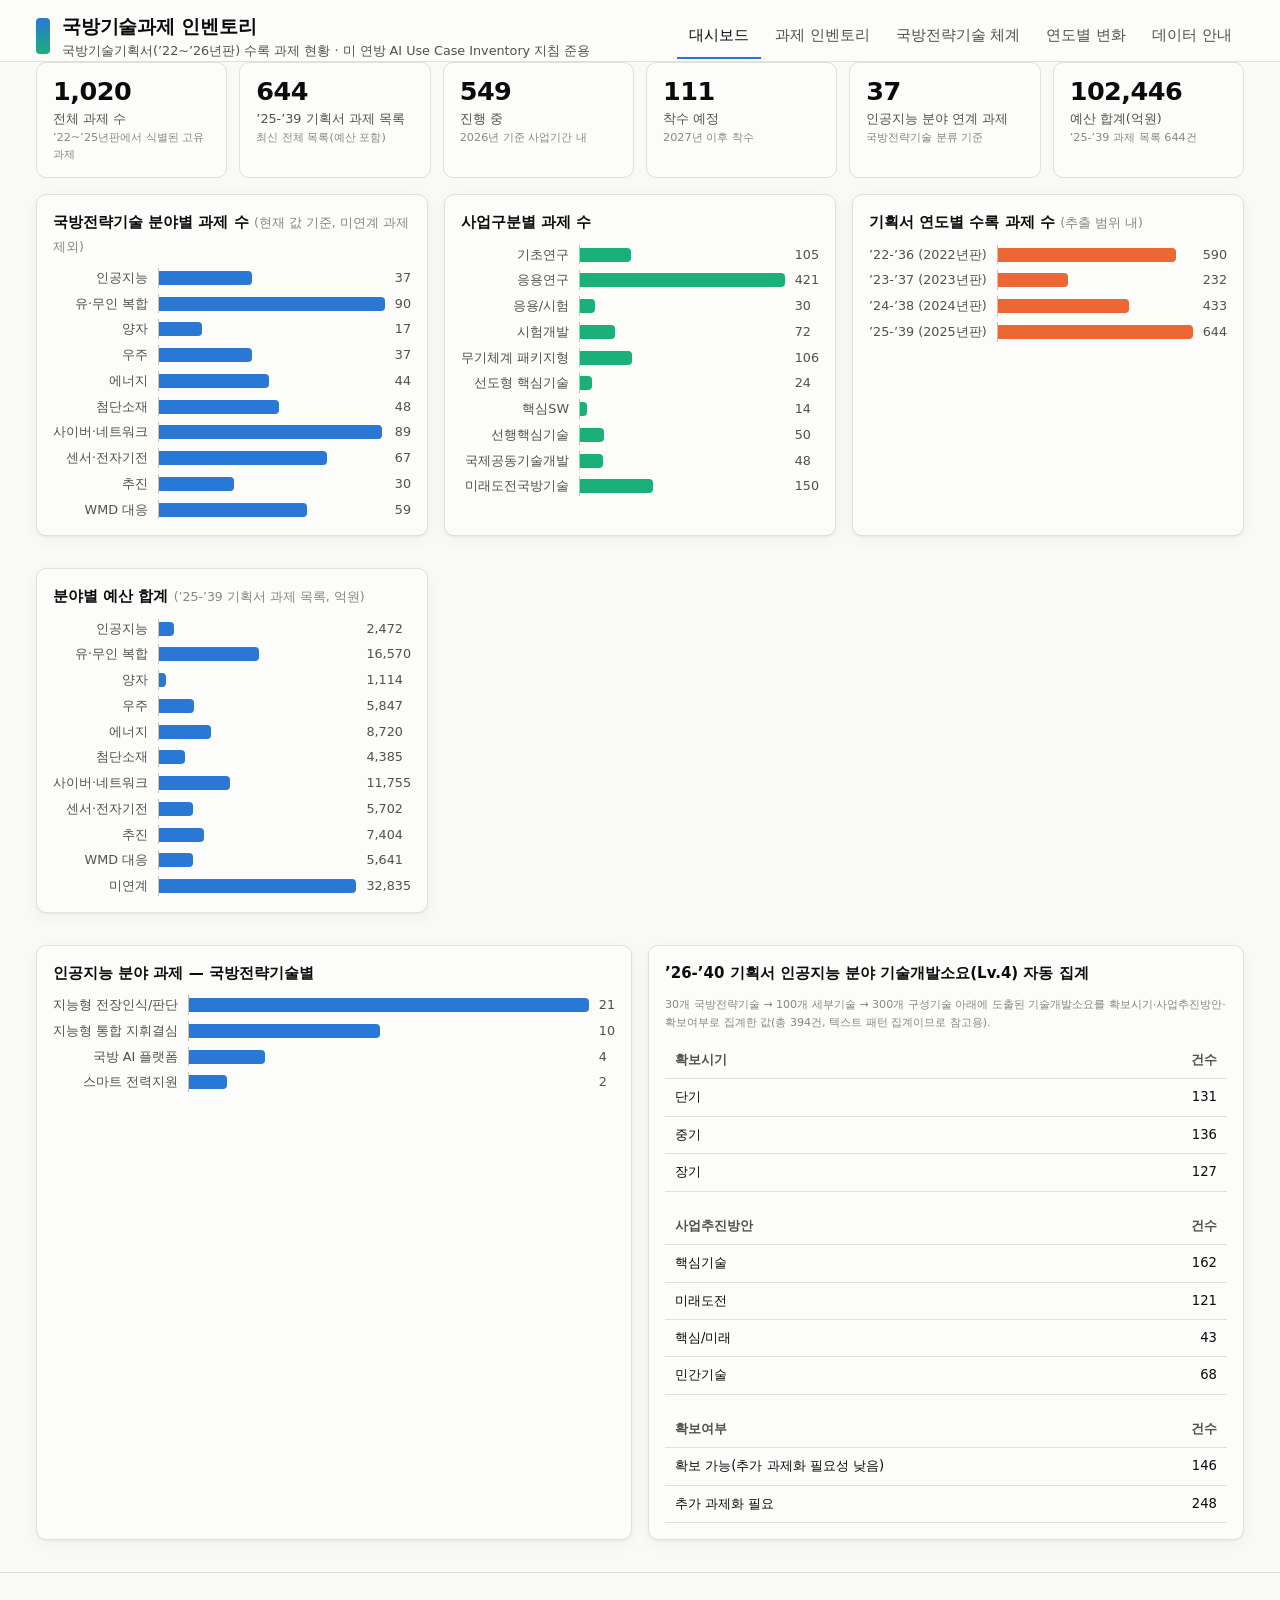
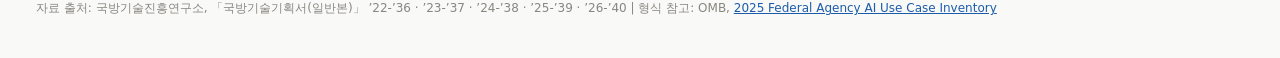
==== index.html @ 441a0d64 "국방기술과제 인벤토리 사이트 및 데이터셋 구축 국방기술기획서(일반본) '22-'36~'26-'40 다섯 권에서 국방기술과제를 추출해 OMB 2025 AI Use Case Inven" ====
<!doctype html>
<html lang="ko">
<head>
<meta charset="utf-8">
<meta name="viewport" content="width=device-width, initial-scale=1">
<title>국방기술과제 인벤토리</title>
<meta name="description" content="국방기술기획서(2022~2026년판)에 수록된 국방기술과제를 미 연방정부 AI Use Case Inventory 지침 형식을 참고해 정리한 인벤토리 사이트">
<link rel="stylesheet" href="assets/style.css">
</head>
<body>
<header class="site-header">
  <div class="wrap">
    <div class="brand">
      <span class="brand-mark" aria-hidden="true"></span>
      <div>
        <h1>국방기술과제 인벤토리</h1>
        <p class="tagline">국방기술기획서(’22~’26년판) 수록 과제 현황 · 미 연방 AI Use Case Inventory 지침 준용</p>
      </div>
    </div>
    <nav class="tabs" aria-label="주요 메뉴">
      <a href="#dashboard" data-tab="dashboard">대시보드</a>
      <a href="#inventory" data-tab="inventory">과제 인벤토리</a>
      <a href="#taxonomy" data-tab="taxonomy">국방전략기술 체계</a>
      <a href="#changes" data-tab="changes">연도별 변화</a>
      <a href="#about" data-tab="about">데이터 안내</a>
    </nav>
  </div>
</header>

<main class="wrap">
  <section id="view-dashboard" class="view" hidden>
    <div class="stat-row" id="stat-tiles"></div>
    <div class="grid-2">
      <figure class="card"><figcaption>국방전략기술 분야별 과제 수 <small>(현재 값 기준, 미연계 과제 제외)</small></figcaption><div id="chart-field"></div></figure>
      <figure class="card"><figcaption>사업구분별 과제 수</figcaption><div id="chart-type"></div></figure>
      <figure class="card"><figcaption>기획서 연도별 수록 과제 수 <small>(추출 범위 내)</small></figcaption><div id="chart-edition"></div></figure>
      <figure class="card"><figcaption>분야별 예산 합계 <small>(’25-’39 기획서 과제 목록, 억원)</small></figcaption><div id="chart-budget"></div></figure>
    </div>
    <div class="grid-2">
      <figure class="card"><figcaption>인공지능 분야 과제 — 국방전략기술별</figcaption><div id="chart-ai"></div></figure>
      <div class="card" id="ai-lv4"></div>
    </div>
  </section>

  <section id="view-inventory" class="view" hidden>
    <div class="filter-row" role="search">
      <input id="q" type="search" placeholder="과제명 · 세부기술 · 핵심기술 검색" aria-label="검색">
      <select id="f-field" aria-label="국방전략기술 분야"><option value="">분야 전체</option></select>
      <select id="f-stech" aria-label="국방전략기술"><option value="">국방전략기술 전체</option></select>
      <select id="f-type" aria-label="사업구분"><option value="">사업구분 전체</option></select>
      <select id="f-status" aria-label="상태"><option value="">상태 전체</option></select>
      <select id="f-edition" aria-label="수록 기획서"><option value="">수록 기획서 전체</option></select>
      <label class="chk"><input type="checkbox" id="f-latest"> ’25-’39 과제 목록 수록만</label>
      <button id="f-reset" type="button" class="btn-ghost">초기화</button>
    </div>
    <div class="table-meta">
      <span id="count"></span>
      <span class="dl">다운로드: <a href="data/inventory.csv" download>CSV</a> · <a href="data/inventory.json" download>JSON</a> · <a href="data/taxonomy.json" download>기술체계 JSON</a></span>
    </div>
    <div class="table-wrap">
      <table id="tbl" class="inv">
        <thead><tr>
          <th data-k="inventory_id">ID</th>
          <th data-k="name">과제명</th>
          <th data-k="program_type">사업구분</th>
          <th data-k="start_year">기간</th>
          <th data-k="lead_type">주관</th>
          <th data-k="budget_100m_krw" class="num">예산(억원)</th>
          <th data-k="field">분야 / 국방전략기술</th>
          <th data-k="status">상태</th>
          <th data-k="latest_edition">수록</th>
        </tr></thead>
        <tbody></tbody>
      </table>
    </div>
    <div class="pager"><button id="more" type="button" class="btn">더 보기</button></div>
  </section>

  <section id="view-taxonomy" class="view" hidden>
    <p class="lead">10대 분야 30개 국방전략기술(Level 1) → 세부기술(Level 2) → 구성기술(Level 3, 인공지능 분야는 ’26-’40 기획서 기술트리) 순으로 정리했습니다. 각 세부기술에 연계된 과제를 함께 표시합니다.</p>
    <div id="tax"></div>
    <details class="card legacy"><summary>’22-’36 기획서 체계(8대 분야 99개 국방전략기술 · 핵심기술) 보기</summary><div id="legacy"></div></details>
  </section>

  <section id="view-changes" class="view" hidden>
    <p class="lead">같은 과제가 기획서 연도에 따라 달라진 항목입니다. 과제번호는 매년 다시 매겨지므로 기본적으로 숨기고, 사업기간·사업구분·국방전략기술 분류·과제명 변경만 보여줍니다.</p>
    <div class="filter-row">
      <select id="c-item"><option value="">변경 항목 전체</option><option>사업기간</option><option>사업구분</option><option>국방전략기술</option><option>세부기술</option><option>과제명</option><option value="과제번호">과제번호(연도별 재부여)</option></select>
      <select id="c-field"><option value="">분야 전체</option></select>
      <label class="chk"><input type="checkbox" id="c-dropped"> 최신 과제 목록 미수록 과제만</label>
    </div>
    <div id="changes"></div>
  </section>

  <section id="view-about" class="view" hidden>
    <article class="card prose" id="about"></article>
  </section>
</main>

<div id="modal" class="modal" hidden>
  <div class="modal-box" role="dialog" aria-modal="true" aria-labelledby="m-title">
    <button class="modal-close" id="m-close" aria-label="닫기">×</button>
    <div id="m-body"></div>
  </div>
</div>

<footer class="site-footer"><div class="wrap">
  <p>자료 출처: 국방기술진흥연구소, 「국방기술기획서(일반본)」 ’22-’36 · ’23-’37 · ’24-’38 · ’25-’39 · ’26-’40 | 형식 참고: OMB, <a href="https://github.com/ombegov/2025-Federal-Agency-AI-Use-Case-Inventory" rel="noopener">2025 Federal Agency AI Use Case Inventory</a></p>
</div></footer>
<script src="assets/app.js"></script>
</body>
</html>
---- assets/style.css ----
:root {
  --bg: #f9f9f7; --surface: #fcfcfb; --ink: #0b0b0b; --ink-2: #52514e; --muted: #898781;
  --line: #e1e0d9; --axis: #c3c2b7; --accent: #2a78d6; --accent-ink: #1c5cab;
  --s1: #2a78d6; --s2: #eb6834; --s3: #1baf7a; --s4: #eda100; --s5: #e87ba4; --s6: #008300; --s7: #6250d6; --s8: #e34948;
  --good: #0ca30c; --warn: #fab219; --serious: #ec835a; --critical: #d03b3b;
  --radius: 10px; --shadow: 0 1px 2px rgba(0,0,0,.05), 0 4px 16px rgba(0,0,0,.04);
}
@media (prefers-color-scheme: dark) {
  :root:not([data-theme="light"]) {
    --bg: #0d0d0d; --surface: #1a1a19; --ink: #f0efec; --ink-2: #c3c2b7; --muted: #898781; --line: #2c2c2a; --axis: #383835;
    --accent: #3987e5; --accent-ink: #86b6ef;
    --s1: #3987e5; --s2: #d95926; --s3: #199e70; --s4: #c98500; --s5: #d55181; --s6: #008300; --s7: #9085e9; --s8: #e66767;
    --shadow: none;
  }
}
:root[data-theme="dark"] {
  --bg: #0d0d0d; --surface: #1a1a19; --ink: #f0efec; --ink-2: #c3c2b7; --muted: #898781; --line: #2c2c2a; --axis: #383835;
  --accent: #3987e5; --accent-ink: #86b6ef;
  --s1: #3987e5; --s2: #d95926; --s3: #199e70; --s4: #c98500; --s5: #d55181; --s6: #008300; --s7: #9085e9; --s8: #e66767;
  --shadow: none;
}
* { box-sizing: border-box; }
html { font-size: 15px; }
body { margin: 0; background: var(--bg); color: var(--ink); font-family: "Pretendard", "Apple SD Gothic Neo", "Noto Sans KR", "Malgun Gothic", system-ui, sans-serif; line-height: 1.55; }
a { color: var(--accent-ink); }
.wrap { max-width: 1240px; margin: 0 auto; padding: 0 16px; }
.site-header { background: var(--surface); border-bottom: 1px solid var(--line); position: sticky; top: 0; z-index: 10; }
.site-header .wrap { display: flex; flex-wrap: wrap; align-items: center; justify-content: space-between; gap: 8px 24px; padding-top: 12px; }
.brand { display: flex; align-items: center; gap: 12px; }
.brand-mark { width: 14px; height: 36px; border-radius: 4px; background: linear-gradient(180deg, var(--s1), var(--s3)); }
.brand h1 { font-size: 1.25rem; margin: 0; letter-spacing: -.01em; }
.tagline { margin: 0; color: var(--ink-2); font-size: .85rem; }
.tabs { display: flex; gap: 2px; overflow-x: auto; }
.tabs a { padding: 10px 12px; text-decoration: none; color: var(--ink-2); border-bottom: 2px solid transparent; white-space: nowrap; font-weight: 500; }
.tabs a.active { color: var(--ink); border-color: var(--accent); }
main { padding: 20px 16px 48px; }
.view[hidden] { display: none; }
.lead { color: var(--ink-2); margin: 0 0 16px; }
.card { background: var(--surface); border: 1px solid var(--line); border-radius: var(--radius); padding: 16px; box-shadow: var(--shadow); margin: 0 0 16px; }
figure.card figcaption { font-weight: 600; margin-bottom: 10px; }
figure.card figcaption small { color: var(--muted); font-weight: 400; }
.grid-2 { display: grid; grid-template-columns: repeat(auto-fit, minmax(320px, 1fr)); gap: 16px; margin-bottom: 16px; }
.stat-row { display: grid; grid-template-columns: repeat(auto-fit, minmax(150px, 1fr)); gap: 12px; margin-bottom: 16px; }
.stat { background: var(--surface); border: 1px solid var(--line); border-radius: var(--radius); padding: 14px 16px; }
.stat .v { font-size: 1.7rem; font-weight: 700; letter-spacing: -.02em; line-height: 1.1; }
.stat .l { color: var(--ink-2); font-size: .85rem; margin-top: 4px; }
.stat .s { color: var(--muted); font-size: .75rem; }
/* bar chart */
.bars { display: grid; grid-template-columns: max-content 1fr max-content; gap: 6px 10px; align-items: center; font-size: .85rem; }
.bars .lbl { color: var(--ink-2); text-align: right; white-space: nowrap; }
.bars .bar { height: 14px; border-radius: 0 4px 4px 0; background: var(--s1); min-width: 2px; transition: width .3s; position: relative; }
.bars .bar.alt { background: var(--s3); }
.bars .bar.warm { background: var(--s2); }
.bars .val { color: var(--ink-2); font-variant-numeric: tabular-nums; }
.bars .track { background: transparent; border-left: 1px solid var(--axis); height: 100%; display: flex; align-items: center; cursor: default; }
.bars .track:hover .bar { filter: brightness(1.1); }
/* filters */
.filter-row { display: flex; flex-wrap: wrap; gap: 8px; align-items: center; margin-bottom: 12px; }
.filter-row input[type=search], .filter-row select { padding: 8px 10px; border: 1px solid var(--line); border-radius: 8px; background: var(--surface); color: var(--ink); font: inherit; }
.filter-row input[type=search] { flex: 1 1 240px; min-width: 200px; }
.chk { display: inline-flex; align-items: center; gap: 6px; color: var(--ink-2); font-size: .9rem; }
.btn, .btn-ghost { padding: 8px 14px; border-radius: 8px; border: 1px solid var(--line); background: var(--surface); color: var(--ink); font: inherit; cursor: pointer; }
.btn { background: var(--accent); color: #fff; border-color: var(--accent); }
.table-meta { display: flex; justify-content: space-between; flex-wrap: wrap; gap: 8px; color: var(--ink-2); font-size: .9rem; margin-bottom: 8px; }
.table-wrap { overflow-x: auto; background: var(--surface); border: 1px solid var(--line); border-radius: var(--radius); }
table.inv { width: 100%; border-collapse: collapse; font-size: .88rem; min-width: 900px; }
table.inv th, table.inv td { padding: 8px 10px; border-bottom: 1px solid var(--line); text-align: left; vertical-align: top; }
table.inv th { position: sticky; top: 0; background: var(--surface); cursor: pointer; user-select: none; color: var(--ink-2); font-weight: 600; white-space: nowrap; }
table.inv th.sorted::after { content: " ▾"; color: var(--accent); }
table.inv th.sorted.asc::after { content: " ▴"; }
table.inv td.num, table.inv th.num { text-align: right; font-variant-numeric: tabular-nums; }
table.inv td:nth-child(1), table.inv td:nth-child(4), table.inv td:nth-child(5) { white-space: nowrap; }
table.inv tbody tr { cursor: pointer; }
table.inv tbody tr:hover { background: color-mix(in srgb, var(--accent) 8%, transparent); }
.name-cell { font-weight: 500; }
.sub-line { color: var(--muted); font-size: .78rem; display: block; }
.pager { text-align: center; margin: 16px 0; }
/* badges */
.badge { display: inline-block; padding: 1px 7px; border-radius: 999px; font-size: .74rem; border: 1px solid var(--line); color: var(--ink-2); background: var(--surface); margin-right: 3px; white-space: nowrap; }
.badge.ed { font-variant-numeric: tabular-nums; }
.badge.ed.on { border-color: var(--accent); color: var(--accent-ink); }
.badge.st-run { border-color: var(--good); color: var(--good); }
.badge.st-end { border-color: var(--muted); color: var(--muted); }
.badge.st-plan { border-color: var(--s7); color: var(--s7); }
.badge.warn { border-color: var(--serious); color: var(--serious); }
.chip { display: inline-block; padding: 2px 8px; margin: 2px 4px 2px 0; border-radius: 6px; background: color-mix(in srgb, var(--accent) 10%, transparent); color: var(--accent-ink); font-size: .8rem; cursor: pointer; border: 0; font-family: inherit; }
/* taxonomy */
.tax-field { margin-bottom: 14px; }
.tax-field > summary { font-size: 1.05rem; font-weight: 700; cursor: pointer; padding: 10px 12px; background: var(--surface); border: 1px solid var(--line); border-radius: var(--radius); }
.tax-field > summary .cnt { color: var(--muted); font-weight: 400; font-size: .85rem; margin-left: 8px; }
.tax-tech { margin: 10px 0 0 8px; padding: 12px 14px; border-left: 3px solid var(--s1); background: var(--surface); border-radius: 0 var(--radius) var(--radius) 0; border-top: 1px solid var(--line); border-right: 1px solid var(--line); border-bottom: 1px solid var(--line); }
.tax-tech h3 { margin: 0 0 4px; font-size: 1rem; }
.tax-tech .desc { color: var(--ink-2); font-size: .88rem; margin: 0 0 8px; }
.src { color: var(--muted); font-size: .74rem; }
.tax-sub { margin: 8px 0 0 6px; padding: 8px 10px; border-left: 2px solid var(--line); }
.tax-sub h4 { margin: 0 0 2px; font-size: .92rem; }
.tax-lv3 { margin: 6px 0 0 10px; padding: 0; list-style: none; font-size: .84rem; }
.tax-lv3 li { margin: 3px 0; color: var(--ink-2); }
.tax-lv3 b { color: var(--ink); font-weight: 600; }
.legacy summary { cursor: pointer; font-weight: 600; }
.legacy .tax-tech { border-left-color: var(--s4); }
/* changes */
.chg { background: var(--surface); border: 1px solid var(--line); border-radius: var(--radius); padding: 12px 14px; margin-bottom: 8px; }
.chg h4 { margin: 0 0 6px; font-size: .95rem; cursor: pointer; }
.chg ul { margin: 0; padding-left: 18px; font-size: .86rem; color: var(--ink-2); }
.chg .before { text-decoration: line-through; color: var(--muted); }
.chg .after { font-weight: 600; color: var(--ink); }
/* modal */
.modal { position: fixed; inset: 0; background: rgba(0,0,0,.45); display: flex; align-items: flex-start; justify-content: center; padding: 40px 12px; overflow: auto; z-index: 50; }
.modal[hidden] { display: none; }
.modal-box { background: var(--surface); border-radius: 14px; max-width: 880px; width: 100%; padding: 22px 24px 26px; position: relative; box-shadow: 0 20px 60px rgba(0,0,0,.3); }
.modal-close { position: absolute; top: 10px; right: 12px; border: 0; background: transparent; font-size: 1.6rem; cursor: pointer; color: var(--ink-2); }
.modal h2 { margin: 0 0 4px; font-size: 1.2rem; padding-right: 32px; }
.modal .kv { display: grid; grid-template-columns: 140px 1fr; gap: 4px 12px; font-size: .9rem; margin: 12px 0; }
.modal .kv dt { color: var(--muted); } .modal .kv dd { margin: 0; }
.modal table { width: 100%; border-collapse: collapse; font-size: .85rem; }
.modal table th, .modal table td { border-bottom: 1px solid var(--line); padding: 6px 8px; text-align: left; vertical-align: top; }
.modal table th { color: var(--ink-2); font-weight: 600; }
.modal h3 { font-size: .95rem; margin: 16px 0 6px; }
/* prose */
.prose h2 { font-size: 1.15rem; margin: 18px 0 8px; }
.prose h3 { font-size: 1rem; margin: 14px 0 6px; }
.prose table { width: 100%; border-collapse: collapse; font-size: .86rem; margin: 8px 0 12px; }
.prose th, .prose td { border-bottom: 1px solid var(--line); padding: 6px 8px; text-align: left; vertical-align: top; }
.prose th { color: var(--ink-2); }
.prose code { background: color-mix(in srgb, var(--ink) 7%, transparent); padding: 1px 5px; border-radius: 4px; font-size: .85em; }
.site-footer { border-top: 1px solid var(--line); color: var(--muted); font-size: .8rem; padding: 14px 0 28px; }
.empty { color: var(--muted); padding: 24px; text-align: center; }
@media (max-width: 640px) {
  .brand h1 { font-size: 1.05rem; } .tagline { display: none; }
  .modal .kv { grid-template-columns: 1fr; }
  html { font-size: 14px; }
}
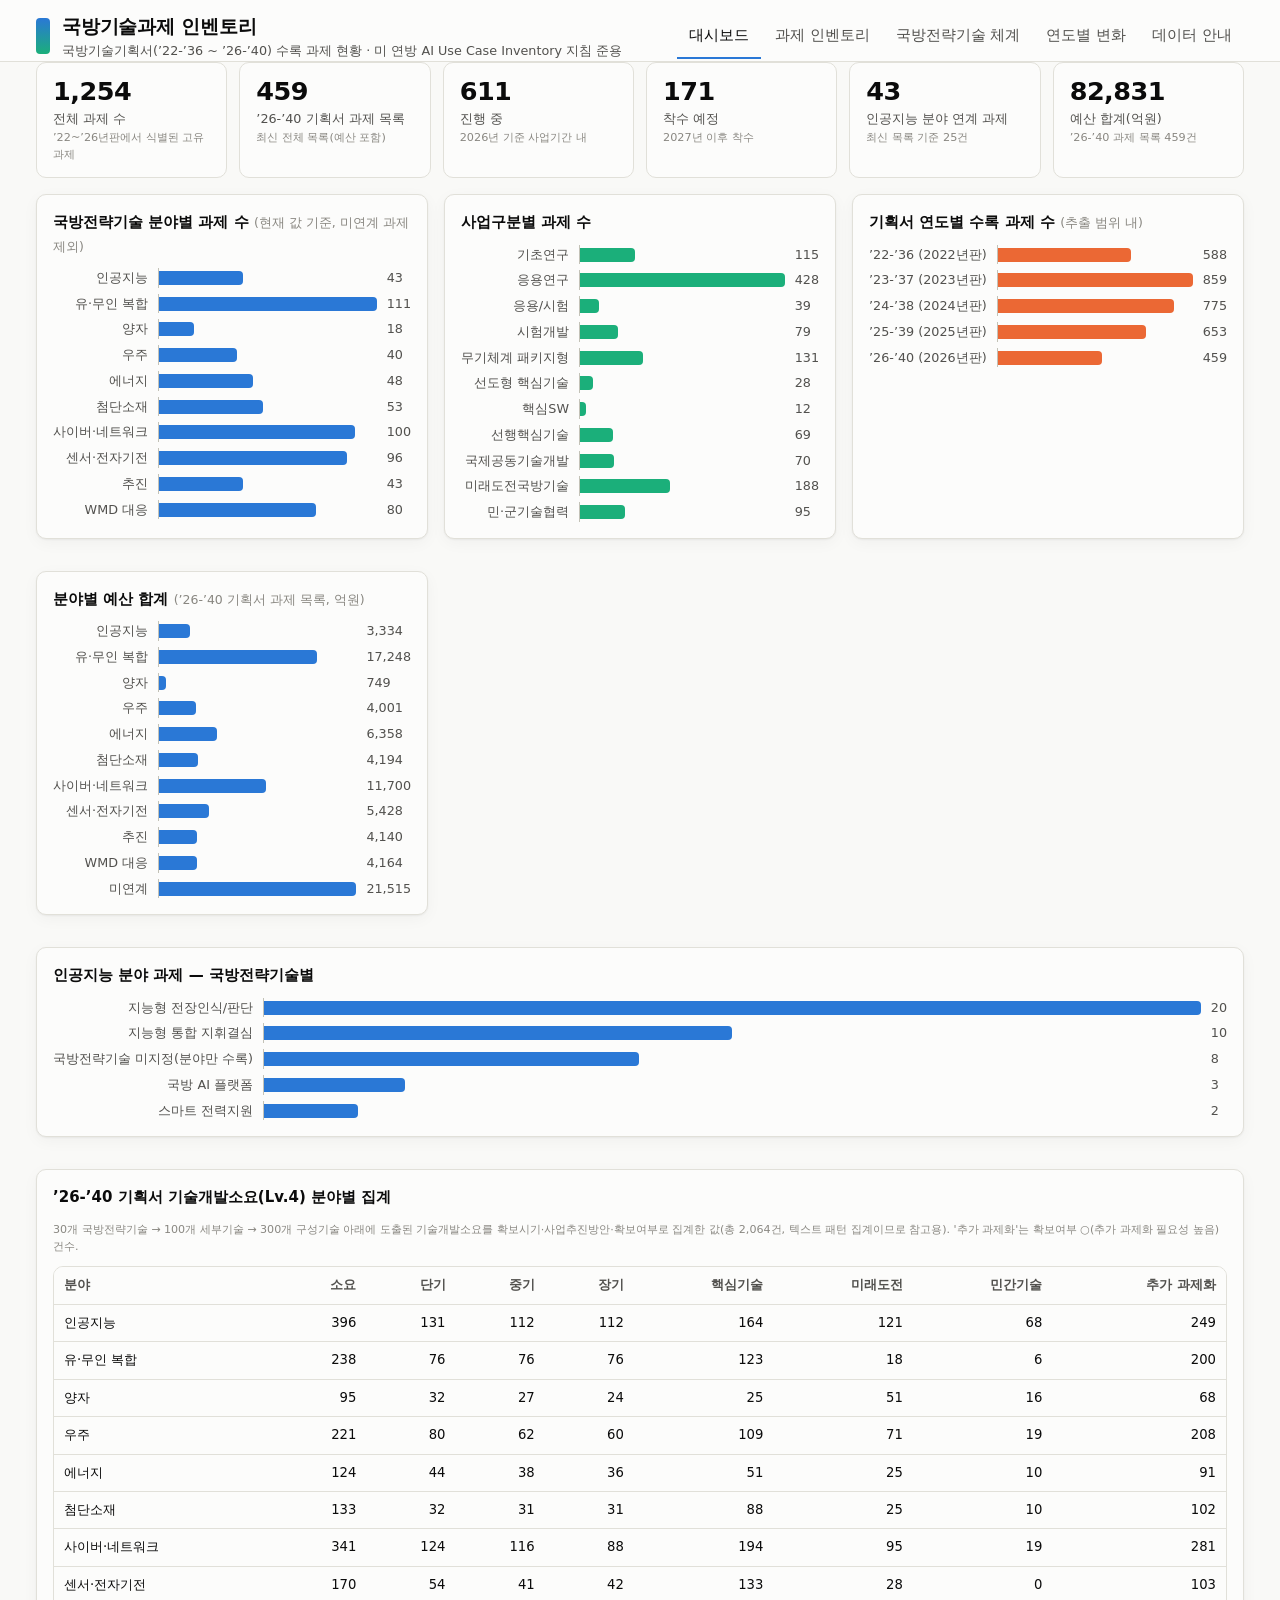
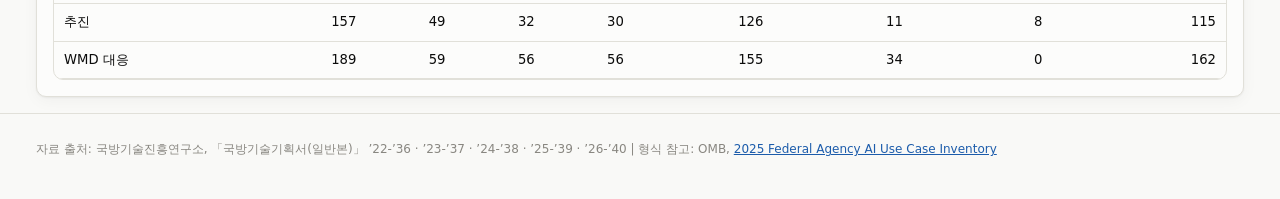
==== commit 8692a951: "기획서 전문 텍스트 반영: 제3장 과제 목록·부록 과제카드·제2장 기술트리 추가 - data/source/full: 변환기(tools/pdf2text.html)로 변환한 '23-'" ====
--- a/index.html
+++ b/index.html
@@ -14,7 +14,7 @@
       <span class="brand-mark" aria-hidden="true"></span>
       <div>
         <h1>국방기술과제 인벤토리</h1>
-        <p class="tagline">국방기술기획서(’22~’26년판) 수록 과제 현황 · 미 연방 AI Use Case Inventory 지침 준용</p>
+        <p class="tagline">국방기술기획서(’22-’36 ~ ’26-’40) 수록 과제 현황 · 미 연방 AI Use Case Inventory 지침 준용</p>
       </div>
     </div>
     <nav class="tabs" aria-label="주요 메뉴">
@@ -34,12 +34,12 @@
       <figure class="card"><figcaption>국방전략기술 분야별 과제 수 <small>(현재 값 기준, 미연계 과제 제외)</small></figcaption><div id="chart-field"></div></figure>
       <figure class="card"><figcaption>사업구분별 과제 수</figcaption><div id="chart-type"></div></figure>
       <figure class="card"><figcaption>기획서 연도별 수록 과제 수 <small>(추출 범위 내)</small></figcaption><div id="chart-edition"></div></figure>
-      <figure class="card"><figcaption>분야별 예산 합계 <small>(’25-’39 기획서 과제 목록, 억원)</small></figcaption><div id="chart-budget"></div></figure>
+      <figure class="card"><figcaption>분야별 예산 합계 <small id="cap-budget">(최신 기획서 과제 목록, 억원)</small></figcaption><div id="chart-budget"></div></figure>
     </div>
     <div class="grid-2">
       <figure class="card"><figcaption>인공지능 분야 과제 — 국방전략기술별</figcaption><div id="chart-ai"></div></figure>
-      <div class="card" id="ai-lv4"></div>
     </div>
+    <div class="card" id="ai-lv4"></div>
   </section>
 
   <section id="view-inventory" class="view" hidden>
@@ -50,7 +50,8 @@
       <select id="f-type" aria-label="사업구분"><option value="">사업구분 전체</option></select>
       <select id="f-status" aria-label="상태"><option value="">상태 전체</option></select>
       <select id="f-edition" aria-label="수록 기획서"><option value="">수록 기획서 전체</option></select>
-      <label class="chk"><input type="checkbox" id="f-latest"> ’25-’39 과제 목록 수록만</label>
+      <select id="f-ws" aria-label="무기체계 분야"><option value="">무기체계 분야 전체</option></select>
+      <label class="chk"><input type="checkbox" id="f-latest"> <span id="f-latest-label">최신 과제 목록 수록만</span></label>
       <button id="f-reset" type="button" class="btn-ghost">초기화</button>
     </div>
     <div class="table-meta">
@@ -77,7 +78,7 @@
   </section>
 
   <section id="view-taxonomy" class="view" hidden>
-    <p class="lead">10대 분야 30개 국방전략기술(Level 1) → 세부기술(Level 2) → 구성기술(Level 3, 인공지능 분야는 ’26-’40 기획서 기술트리) 순으로 정리했습니다. 각 세부기술에 연계된 과제를 함께 표시합니다.</p>
+    <p class="lead">10대 분야 30개 국방전략기술(Level 1) → 세부기술(Level 2) → 구성기술(Level 3) 순으로 ’26-’40 기획서 기술트리를 정리하고, ’25-’39 세부기술 정의와 ’23-’37 국방기술 목록을 덧붙였습니다. 각 세부기술에 연계된 과제를 함께 표시합니다.</p>
     <div id="tax"></div>
     <details class="card legacy"><summary>’22-’36 기획서 체계(8대 분야 99개 국방전략기술 · 핵심기술) 보기</summary><div id="legacy"></div></details>
   </section>
